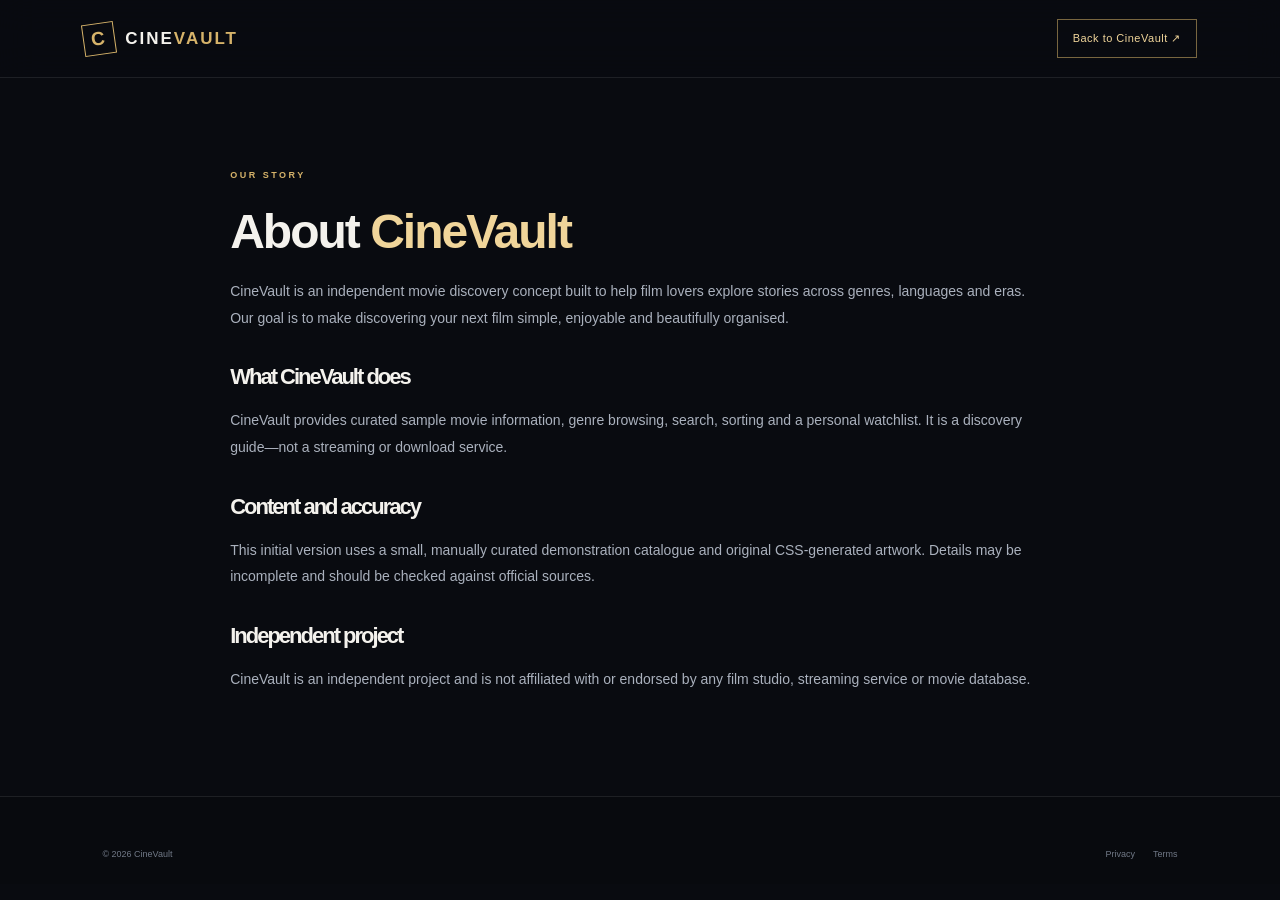
==== about.html @ 85032865 "Upload complete CineVault project" ====
<!DOCTYPE html><html lang="en"><head><meta charset="UTF-8"><meta name="viewport" content="width=device-width,initial-scale=1"><meta name="description" content="Learn about CineVault, an independent movie discovery concept."><title>About — CineVault</title><link rel="stylesheet" href="style.css"></head><body><header class="site-header"><a class="brand" href="index.html"><span class="brand-mark">C</span><span>CINE<span>VAULT</span></span></a><a class="header-cta" href="index.html">Back to CineVault ↗</a></header><main class="simple-page"><div class="eyebrow">OUR STORY</div><h1>About <em>CineVault</em></h1><p>CineVault is an independent movie discovery concept built to help film lovers explore stories across genres, languages and eras. Our goal is to make discovering your next film simple, enjoyable and beautifully organised.</p><h2>What CineVault does</h2><p>CineVault provides curated sample movie information, genre browsing, search, sorting and a personal watchlist. It is a discovery guide—not a streaming or download service.</p><h2>Content and accuracy</h2><p>This initial version uses a small, manually curated demonstration catalogue and original CSS-generated artwork. Details may be incomplete and should be checked against official sources.</p><h2>Independent project</h2><p>CineVault is an independent project and is not affiliated with or endorsed by any film studio, streaming service or movie database.</p></main><footer class="site-footer"><div class="footer-bottom"><span>© <span id="year"></span> CineVault</span><div class="footer-links"><a href="privacy.html">Privacy</a><a href="terms.html">Terms</a></div></div></footer><script>document.getElementById('year').textContent=new Date().getFullYear()</script></body></html>
---- style.css ----
/* CINEVAULT — PREMIUM CINEMATIC DESIGN */
:root{--bg:#090b10;--panel:#11151d;--panel2:#171d27;--text:#f4f2ed;--muted:#9ba3b1;--gold:#d6b36a;--gold2:#f0d59a;--line:rgba(255,255,255,.09);--font:'DM Sans',sans-serif;--display:'Manrope',sans-serif}
*{box-sizing:border-box}html{scroll-behavior:smooth;scroll-padding-top:90px}body{margin:0;background:var(--bg);color:var(--text);font-family:var(--font);font-size:15px;line-height:1.6;overflow-x:hidden}a{color:inherit;text-decoration:none}button,select,input{font:inherit}button{cursor:pointer}.ambient{position:absolute;pointer-events:none;filter:blur(90px);opacity:.12;border-radius:50%;z-index:-1}.ambient-one{width:420px;height:420px;background:#a97832;top:400px;left:-260px}.ambient-two{width:360px;height:360px;background:#344f85;top:1600px;right:-240px}
.site-header{height:78px;padding:0 6.5%;display:flex;align-items:center;justify-content:space-between;border-bottom:1px solid var(--line);background:rgba(9,11,16,.88);backdrop-filter:blur(18px);position:sticky;top:0;z-index:50}.brand{display:inline-flex;align-items:center;gap:10px;font-family:var(--display);font-size:17px;font-weight:800;letter-spacing:2px}.brand>span:last-child>span{color:var(--gold)}.brand-mark{width:32px;height:32px;display:grid;place-items:center;border:1px solid var(--gold);color:var(--gold);font-family:var(--display);font-size:19px;font-weight:800;transform:rotate(-8deg)}.main-nav{display:flex;gap:34px;margin-left:55px}.nav-link{font-size:12px;color:#aeb4bf;transition:.2s}.nav-link:hover,.nav-link.active{color:var(--gold2)}.header-actions{display:flex;align-items:center;gap:18px}.icon-button{background:none;border:0;color:var(--text);font-size:25px;width:38px;height:38px}.header-cta{font-size:11px;letter-spacing:.5px;border:1px solid rgba(214,179,106,.55);padding:10px 15px;color:var(--gold2)}.header-cta span{margin-left:8px}.menu-toggle{display:none}
.hero{min-height:625px;position:relative;display:flex;align-items:center;padding:75px 10% 95px;overflow:hidden;background:radial-gradient(ellipse at 76% 47%,rgba(140,95,44,.28),transparent 38%),linear-gradient(105deg,#090b10 8%,rgba(9,11,16,.94) 38%,rgba(9,11,16,.5) 100%),linear-gradient(135deg,#252a32,#10151d 55%,#47351f)}.hero:after{content:"";position:absolute;inset:0;background:repeating-linear-gradient(115deg,transparent 0 110px,rgba(255,255,255,.018) 111px 112px);pointer-events:none}.hero-backdrop{position:absolute;right:8%;top:10%;width:43%;height:78%;border:1px solid rgba(214,179,106,.18);background:linear-gradient(145deg,rgba(214,179,106,.13),transparent 36%),radial-gradient(circle at 60% 40%,rgba(190,130,60,.23),transparent 35%),linear-gradient(145deg,#1a2029,#0b0d12 68%);transform:skewY(-4deg);box-shadow:0 40px 120px rgba(0,0,0,.35)}.hero-backdrop:before,.hero-backdrop:after{content:"";position:absolute;border:1px solid rgba(214,179,106,.2);inset:10% 12%}.hero-backdrop:after{inset:18% 20%;border-color:rgba(255,255,255,.07)}.hero-content{position:relative;z-index:2;max-width:600px}.eyebrow{font-size:9px;font-weight:700;letter-spacing:2.5px;color:var(--gold);display:flex;align-items:center;gap:10px}.eyebrow-line{width:28px;height:1px;background:var(--gold)}h1,h2,h3,p{margin-top:0}h1,h2{font-family:var(--display);letter-spacing:-2px;line-height:1.08}h1{font-size:clamp(48px,6vw,78px);font-weight:800;margin:24px 0 20px}h1 em,h2 em{font-style:normal;color:var(--gold2)}.hero-copy{max-width:450px;color:#aeb4bf;font-size:14px;line-height:1.9}.hero-actions{display:flex;align-items:center;gap:22px;margin-top:30px}.button{display:inline-flex;align-items:center;justify-content:center;gap:16px;padding:13px 18px;font-size:11px;font-weight:700;letter-spacing:.3px;border:1px solid transparent;transition:.2s}.button-primary{background:var(--gold);color:#16130e}.button-primary:hover{background:var(--gold2);transform:translateY(-2px)}.button-quiet{color:#d8dbe1;border-color:rgba(255,255,255,.18)}.button-quiet:hover{border-color:var(--gold);color:var(--gold2)}.hero-meta{display:flex;align-items:center;gap:9px;margin-top:58px;color:#858d9a;font-size:8px;letter-spacing:1.6px}.live-dot{width:6px;height:6px;background:#b6a06d;border-radius:50%;box-shadow:0 0 10px #b6a06d}.meta-divider{height:12px;width:1px;background:#535965;margin:0 5px}.hero-side-note{position:absolute;right:4%;bottom:42%;writing-mode:vertical-rl;font-size:8px;letter-spacing:2px;color:#8b806b;z-index:2}.hero-side-note span{color:var(--gold);padding:8px 0}.hero-bottom-fade{position:absolute;bottom:0;left:0;right:0;height:110px;background:linear-gradient(transparent,var(--bg))}
.search-drawer{max-height:0;overflow:hidden;padding:0 8%;background:#10141c;border-bottom:1px solid transparent;transition:max-height .35s,padding .35s}.search-drawer.open{max-height:140px;padding-top:20px;padding-bottom:16px;border-color:var(--line)}.search-inner{display:flex;align-items:center;gap:15px;border-bottom:1px solid rgba(214,179,106,.5);max-width:900px;margin:auto}.search-symbol{font-size:28px;color:var(--gold)}.search-inner input{flex:1;background:none;border:0;outline:0;color:white;padding:8px 0;font-size:18px}.search-inner input::placeholder{color:#6f7784}.close-search{background:none;border:0;color:#aeb4bf;font-size:17px}.search-hint{max-width:900px;margin:7px auto 0;color:#6f7784;font-size:10px}
.section-shell{padding:88px 8% 80px;max-width:1600px;margin:auto}.section-heading{display:flex;align-items:flex-end;justify-content:space-between;gap:25px;margin-bottom:32px}.section-heading h2,.trending-copy h2{font-size:clamp(34px,4vw,48px);margin:12px 0 9px}.section-subtitle{color:var(--muted);font-size:12px;margin:0}.collection-count{text-align:right;display:flex;flex-direction:column;line-height:1.3}.collection-count strong{font-family:var(--display);font-size:30px;color:var(--gold2)}.collection-count span,.watchlist-total{font-size:8px;letter-spacing:1.5px;color:#858d9a}.toolbar{display:flex;justify-content:space-between;align-items:center;gap:18px;border-top:1px solid var(--line);border-bottom:1px solid var(--line);padding:13px 0}.filter-bar{display:flex;gap:7px;flex-wrap:wrap}.filter-button{background:transparent;border:1px solid transparent;color:#929aa7;padding:8px 13px;font-size:10px}.filter-button:hover,.filter-button.active{color:var(--gold2);border-color:rgba(214,179,106,.45);background:rgba(214,179,106,.06)}.sort-wrap{display:flex;align-items:center;gap:9px;color:#858d9a;font-size:10px;white-space:nowrap}.sort-wrap select{background:#11151d;color:#ddd;border:1px solid var(--line);padding:8px 10px;outline:none;font-size:10px}.active-filter-row{display:flex;justify-content:space-between;color:#77808e;font-size:10px;padding:14px 0}.text-button{background:none;border:0;color:var(--gold2);font-size:10px}.movie-grid{display:grid;grid-template-columns:repeat(5,minmax(0,1fr));gap:28px 17px}.movie-card{min-width:0;position:relative;cursor:pointer;transition:transform .25s}.movie-card:hover{transform:translateY(-5px)}.poster-art{height:255px;position:relative;overflow:hidden;border:1px solid rgba(255,255,255,.09);background:var(--poster-bg,linear-gradient(145deg,#303744,#131720));display:flex;align-items:flex-end;padding:16px;isolation:isolate}.poster-art:before{content:"";position:absolute;inset:0;background:radial-gradient(circle at 70% 20%,rgba(255,255,255,.2),transparent 28%),linear-gradient(180deg,transparent 20%,rgba(0,0,0,.78));z-index:-1}.poster-art:after{content:"";position:absolute;width:130px;height:190px;border:1px solid rgba(255,255,255,.17);transform:rotate(28deg);top:-45px;right:-45px;box-shadow:0 0 0 16px rgba(255,255,255,.025),0 0 0 34px rgba(255,255,255,.02);z-index:-1}.poster-ornament{position:absolute;top:17px;left:16px;font-size:8px;letter-spacing:2px;color:rgba(255,255,255,.7)}.poster-title{font-family:var(--display);font-size:clamp(16px,1.5vw,23px);font-weight:800;line-height:1.05;letter-spacing:-.7px;text-transform:uppercase;max-width:95%;text-shadow:0 2px 12px #000}.poster-year{font-size:8px;letter-spacing:2px;color:rgba(255,255,255,.68);margin-top:8px}.card-overlay{position:absolute;inset:0;background:rgba(5,7,10,.78);display:flex;align-items:center;justify-content:center;opacity:0;transition:.2s}.movie-card:hover .card-overlay{opacity:1}.quick-view{border:1px solid rgba(255,255,255,.55);padding:9px 13px;font-size:9px;letter-spacing:1px}.save-button{position:absolute;right:9px;top:9px;width:31px;height:31px;border-radius:50%;border:1px solid rgba(255,255,255,.35);background:rgba(5,7,10,.6);color:white;z-index:2;font-size:16px}.save-button.saved{color:#17120a;background:var(--gold);border-color:var(--gold)}.card-info{padding:11px 1px 0}.card-title-row{display:flex;align-items:flex-start;justify-content:space-between;gap:6px}.card-title{font-family:var(--display);font-size:12px;font-weight:700;line-height:1.4;margin:0}.card-rating{color:var(--gold2);font-size:10px;white-space:nowrap}.card-sub{color:#818a98;font-size:9px;margin-top:5px}.empty-state,.watchlist-empty{text-align:center;padding:55px 20px;color:#929aa7}.empty-icon,.watchlist-empty>span{font-size:32px;color:var(--gold)}.empty-state h3{color:#eee;font-family:var(--display);margin:8px 0}.empty-state p{font-size:12px}
.trending-section{margin:10px 8% 0;padding:58px 7%;background:linear-gradient(110deg,#171c25,#10141b 58%,#252018);border:1px solid rgba(214,179,106,.18);display:grid;grid-template-columns:1fr 1fr;align-items:center;gap:30px;overflow:hidden;position:relative}.trending-copy{max-width:420px;position:relative;z-index:2}.trending-copy p{color:#9ca4b0;font-size:12px;line-height:1.8;max-width:360px;margin:15px 0 24px}.trending-art{height:270px;position:relative;display:grid;place-items:center}.orbit{position:absolute;border:1px solid rgba(214,179,106,.27);border-radius:50%;width:260px;height:260px;transform:rotate(-25deg) scaleY(.45)}.orbit-b{width:330px;height:330px;transform:rotate(55deg) scaleY(.35);border-color:rgba(255,255,255,.13)}.art-core{width:180px;height:180px;border:1px solid rgba(214,179,106,.55);background:radial-gradient(circle,#5b4526,#151820 70%);border-radius:50%;display:flex;flex-direction:column;align-items:center;justify-content:center;box-shadow:0 0 80px rgba(214,179,106,.13);text-align:center}.art-core span{font-size:8px;letter-spacing:4px;color:var(--gold2)}.art-core strong{font-family:var(--display);font-size:22px;line-height:1.05;margin:7px}.art-core small{font-size:6px;letter-spacing:1.3px;color:#c2b28d}.art-index{position:absolute;right:3%;bottom:4%;font-size:8px;letter-spacing:2px;color:#8b806b}
.genre-section{padding-top:100px}.genre-grid{display:grid;grid-template-columns:repeat(3,1fr);gap:12px}.genre-tile{height:125px;border:1px solid var(--line);position:relative;text-align:left;padding:20px;background:linear-gradient(120deg,var(--tile),#10141c 75%);overflow:hidden;color:white;transition:.25s}.genre-tile:after{content:"";position:absolute;width:110px;height:110px;border:1px solid rgba(255,255,255,.15);border-radius:50%;right:20px;top:20px;box-shadow:0 0 0 18px rgba(255,255,255,.025),0 0 0 36px rgba(255,255,255,.02)}.genre-tile:hover{border-color:rgba(214,179,106,.6);transform:translateY(-3px)}.genre-number{display:block;font-size:8px;letter-spacing:2px;color:#b7a47c}.genre-name{position:absolute;left:20px;bottom:17px;font-family:var(--display);font-weight:800;font-size:22px}.genre-arrow{position:absolute;right:18px;bottom:17px;color:var(--gold2)}.genre-action{--tile:#43302a}.genre-drama{--tile:#263642}.genre-scifi{--tile:#292c4c}.genre-thriller{--tile:#392b3a}.genre-animation{--tile:#34402d}.genre-romance{--tile:#4a2c3a}
.watchlist-section{padding-top:85px}.watchlist-total{padding-bottom:8px}.watchlist-empty{border:1px dashed rgba(255,255,255,.12);padding:30px}.watchlist-empty p{font-size:11px;margin:6px 0 0}
.site-footer{border-top:1px solid var(--line);padding:32px 8% 22px;background:#080a0e}.footer-top,.footer-bottom{display:flex;align-items:center;justify-content:space-between;gap:20px}.footer-top{padding-bottom:27px;border-bottom:1px solid var(--line)}.footer-top p{color:#858d9a;font-size:11px;margin:0}.back-top{font-size:8px;letter-spacing:1.5px;color:var(--gold2)}.footer-bottom{padding-top:18px;color:#717987;font-size:9px}.footer-links{display:flex;gap:18px}.footer-links a:hover{color:var(--gold2)}.footer-note{color:#626b77}
.modal-backdrop{position:fixed;inset:0;background:rgba(0,0,0,.82);backdrop-filter:blur(8px);z-index:100;display:none;align-items:center;justify-content:center;padding:22px}.modal-backdrop.open{display:flex}.movie-modal{position:relative;width:min(760px,100%);max-height:90vh;overflow:auto;background:#11151d;border:1px solid rgba(214,179,106,.28);display:grid;grid-template-columns:240px 1fr;box-shadow:0 25px 100px #000}.modal-close{position:absolute;right:12px;top:12px;z-index:3;background:#080a0e;border:1px solid var(--line);color:white;width:34px;height:34px}.modal-poster{min-height:370px;background:var(--poster-bg,linear-gradient(145deg,#303744,#131720));display:flex;align-items:flex-end;padding:22px;position:relative;overflow:hidden}.modal-poster:before{content:"";position:absolute;inset:0;background:radial-gradient(circle at 60% 20%,rgba(255,255,255,.2),transparent 30%),linear-gradient(180deg,transparent,rgba(0,0,0,.7))}.modal-poster span{position:relative;font-family:var(--display);font-size:26px;font-weight:800;line-height:1.05;text-transform:uppercase}.modal-content{padding:44px 32px 30px}.modal-content h2{font-size:32px;margin:12px 0}.modal-meta{color:var(--gold2);font-size:10px;margin-bottom:17px}.modal-content>p{color:#a6aeba;font-size:12px;line-height:1.9}.modal-genres{display:flex;gap:7px;flex-wrap:wrap;margin:20px 0}.modal-genres span{font-size:9px;padding:5px 9px;border:1px solid var(--line);color:#b9c0ca}.modal-actions{display:flex;gap:9px;flex-wrap:wrap}.modal-actions .button{font-size:9px;padding:10px 12px}.modal-disclaimer{display:block;color:#69727e;font-size:8px;line-height:1.6;margin-top:22px}.toast{position:fixed;bottom:22px;left:50%;transform:translate(-50%,20px);opacity:0;pointer-events:none;background:#e0c17f;color:#17130c;padding:10px 17px;font-size:11px;z-index:150;transition:.25s}.toast.show{opacity:1;transform:translate(-50%,0)}
.simple-page{min-height:70vh;padding:90px 9%;max-width:1050px;margin:auto}.simple-page h1{font-size:48px}.simple-page p,.simple-page li{color:#aab1bd;font-size:14px;line-height:1.9}.simple-page h2{font-size:22px;margin-top:34px}.simple-page .eyebrow{margin-bottom:18px}.simple-page a{color:var(--gold2);text-decoration:underline}
@media(max-width:1050px){.movie-grid{grid-template-columns:repeat(4,minmax(0,1fr))}.poster-art{height:235px}.main-nav{gap:20px;margin-left:15px}.hero{padding-left:8%}}
@media(max-width:760px){.site-header{height:66px;padding:0 5%}.menu-toggle{display:block;order:3}.header-actions{margin-left:auto;margin-right:12px}.header-cta{display:none}.main-nav{display:none;position:absolute;top:66px;left:0;right:0;margin:0;padding:18px 6%;background:#0e1219;border-bottom:1px solid var(--line);flex-direction:column;gap:16px}.main-nav.open{display:flex}.hero{min-height:590px;padding:75px 7% 90px}.hero-backdrop{right:-22%;width:70%;opacity:.65}.hero-side-note{display:none}.section-shell{padding:68px 6%}.movie-grid{grid-template-columns:repeat(3,minmax(0,1fr));gap:24px 12px}.poster-art{height:220px;padding:12px}.poster-title{font-size:16px}.toolbar{align-items:flex-start;flex-direction:column}.sort-wrap{align-self:flex-end}.trending-section{margin:0 6%;padding:38px 7%;grid-template-columns:1fr}.trending-art{height:210px}.genre-grid{grid-template-columns:repeat(2,1fr)}.genre-tile{height:110px}.footer-bottom{flex-wrap:wrap}.footer-note{width:100%}.movie-modal{grid-template-columns:150px 1fr}.modal-poster{min-height:330px;padding:13px}.modal-poster span{font-size:19px}.modal-content{padding:43px 20px 22px}.modal-content h2{font-size:25px}}
@media(max-width:480px){.brand{font-size:14px}.hero{min-height:570px;padding-top:65px}.hero h1{font-size:49px}.hero-copy{font-size:12px}.hero-actions{align-items:flex-start;flex-direction:column;gap:12px}.hero-meta{margin-top:38px;font-size:7px}.section-heading{align-items:flex-start}.collection-count{padding-top:6px}.collection-count strong{font-size:24px}.movie-grid{grid-template-columns:repeat(2,minmax(0,1fr));gap:22px 13px}.poster-art{height:245px}.poster-title{font-size:19px}.card-title{font-size:11px}.genre-grid{gap:8px}.genre-tile{height:100px;padding:14px}.genre-name{left:14px;bottom:12px;font-size:18px}.genre-number{font-size:7px}.genre-arrow{right:13px;bottom:12px}.trending-copy h2{font-size:36px}.footer-top{align-items:flex-start;flex-wrap:wrap}.footer-top p{width:100%;order:3}.footer-bottom{font-size:8px}.footer-links{gap:12px}.movie-modal{display:block;max-width:390px}.modal-poster{min-height:190px}.modal-poster span{font-size:24px}.modal-content{padding:25px 22px}.modal-content h2{font-size:27px}.modal-backdrop{padding:12px}}
@media(prefers-reduced-motion:reduce){*,*::before,*::after{scroll-behavior:auto!important;transition:none!important;animation:none!important}}
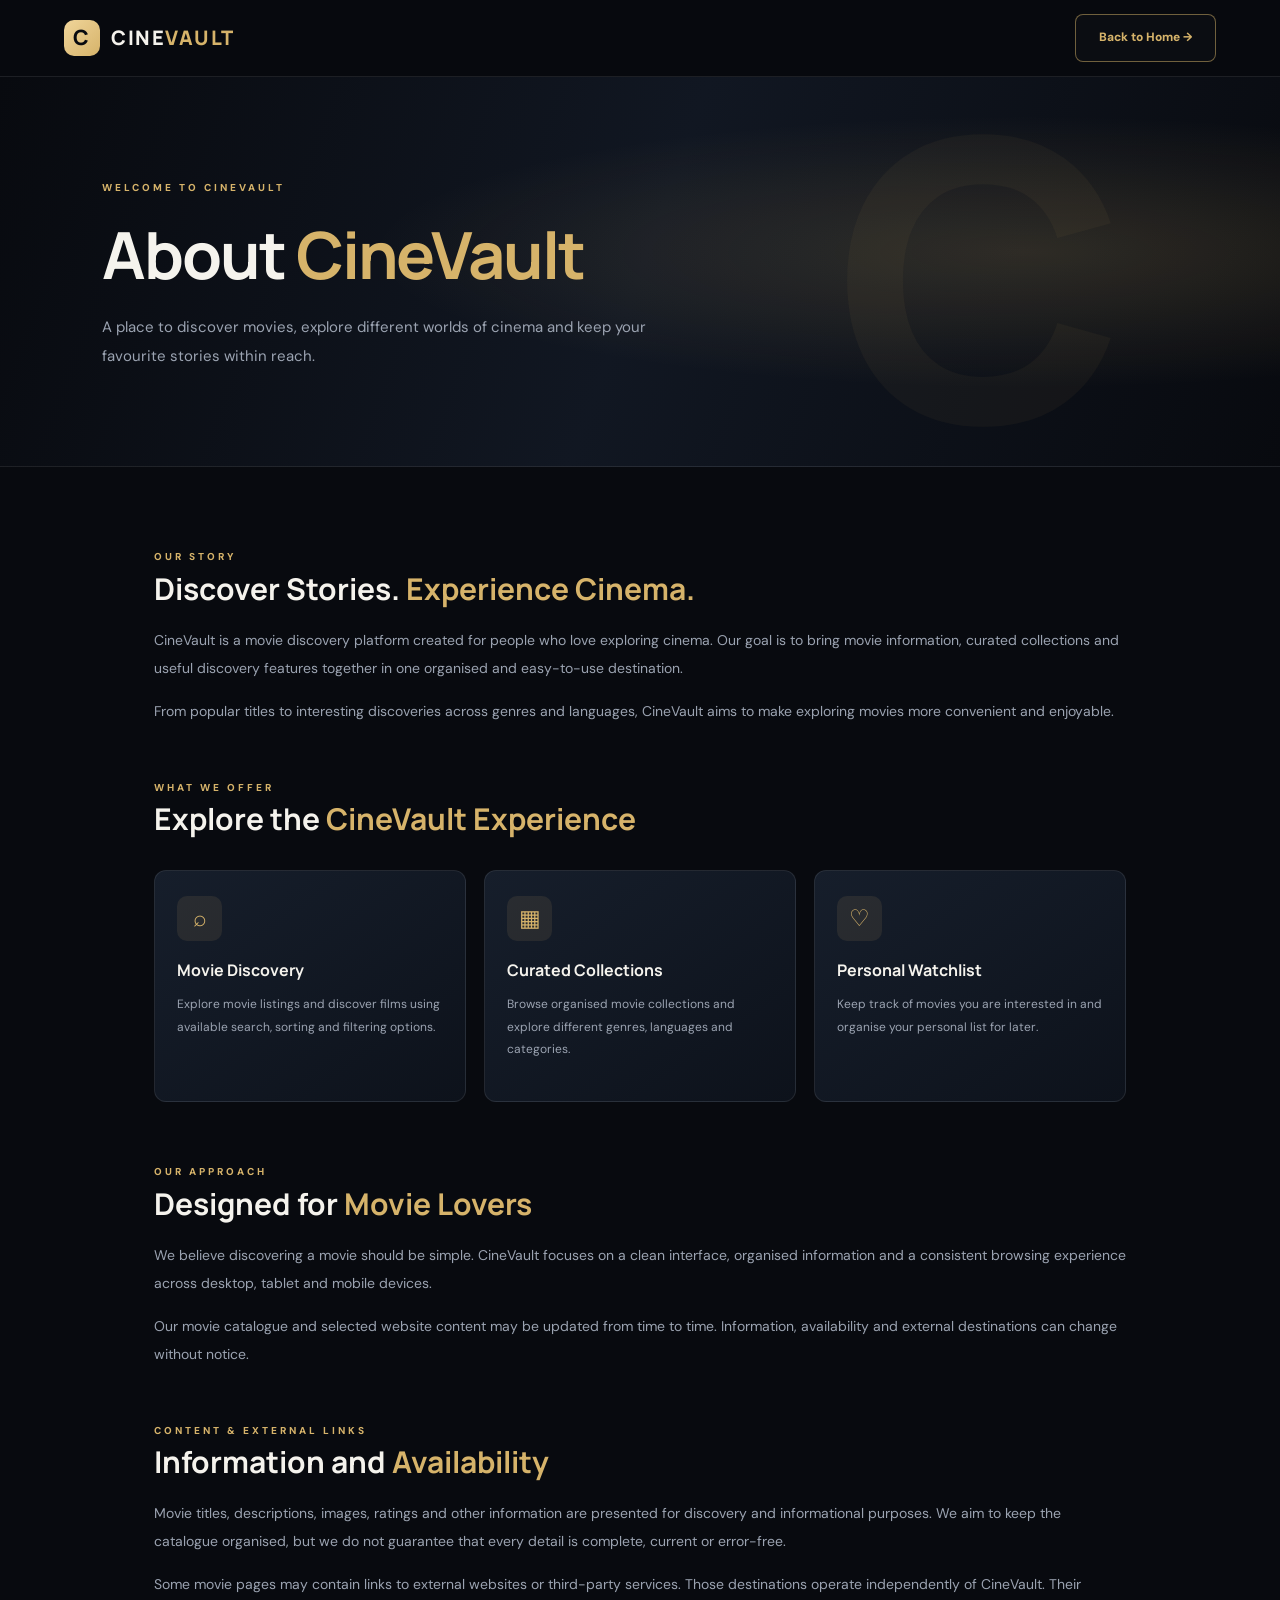
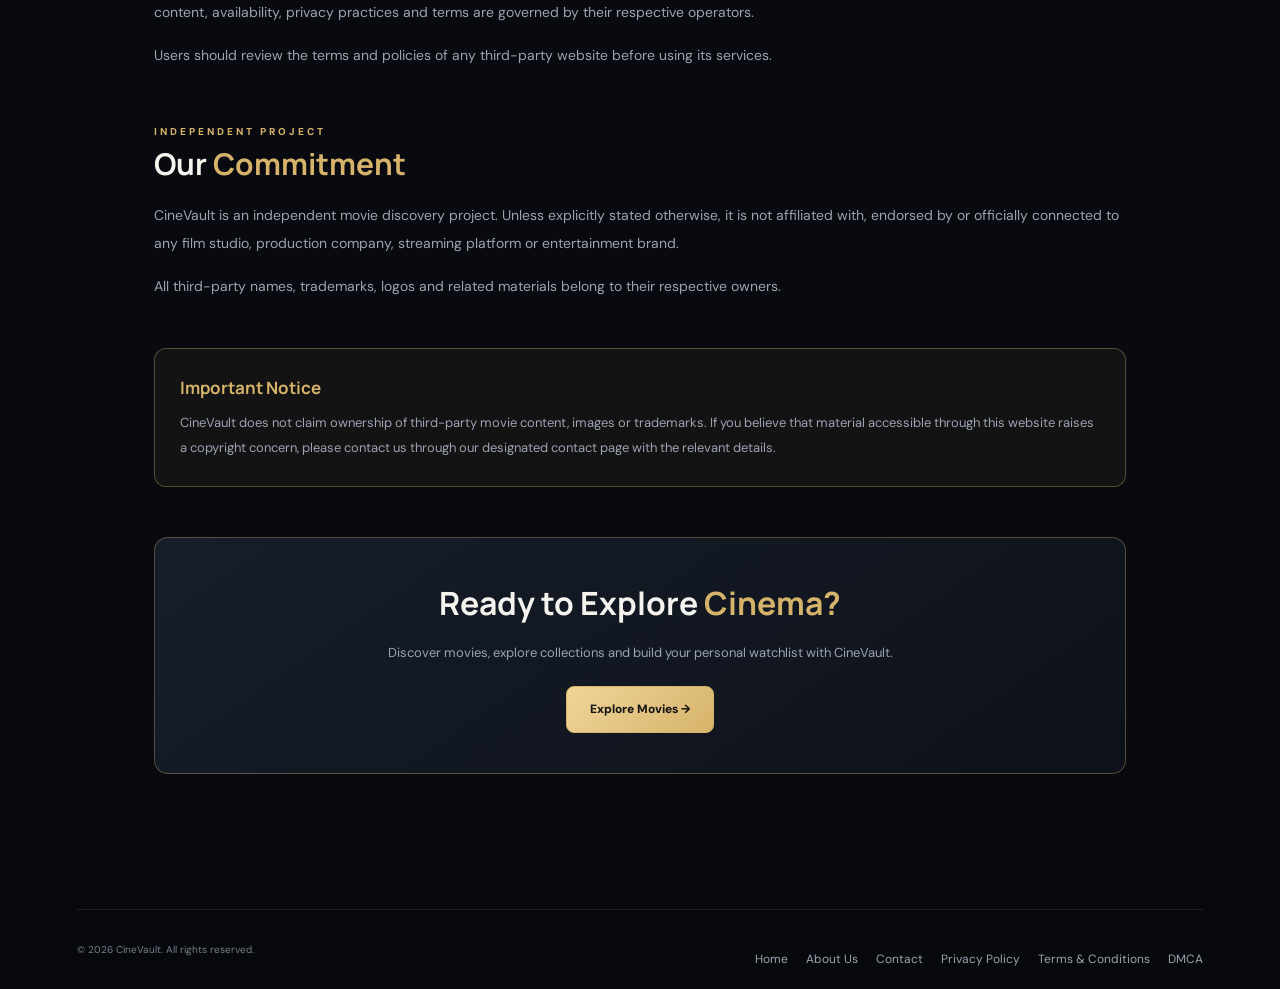
==== commit e9fc69e3: "Revamp about.html with new content and SEO enhancements Updated the about page with new content, imp" ====
--- a/about.html
+++ b/about.html
@@ -1 +1,515 @@
-<!DOCTYPE html><html lang="en"><head><meta charset="UTF-8"><meta name="viewport" content="width=device-width,initial-scale=1"><meta name="description" content="Learn about CineVault, an independent movie discovery concept."><title>About — CineVault</title><link rel="stylesheet" href="style.css"></head><body><header class="site-header"><a class="brand" href="index.html"><span class="brand-mark">C</span><span>CINE<span>VAULT</span></span></a><a class="header-cta" href="index.html">Back to CineVault ↗</a></header><main class="simple-page"><div class="eyebrow">OUR STORY</div><h1>About <em>CineVault</em></h1><p>CineVault is an independent movie discovery concept built to help film lovers explore stories across genres, languages and eras. Our goal is to make discovering your next film simple, enjoyable and beautifully organised.</p><h2>What CineVault does</h2><p>CineVault provides curated sample movie information, genre browsing, search, sorting and a personal watchlist. It is a discovery guide—not a streaming or download service.</p><h2>Content and accuracy</h2><p>This initial version uses a small, manually curated demonstration catalogue and original CSS-generated artwork. Details may be incomplete and should be checked against official sources.</p><h2>Independent project</h2><p>CineVault is an independent project and is not affiliated with or endorsed by any film studio, streaming service or movie database.</p></main><footer class="site-footer"><div class="footer-bottom"><span>© <span id="year"></span> CineVault</span><div class="footer-links"><a href="privacy.html">Privacy</a><a href="terms.html">Terms</a></div></div></footer><script>document.getElementById('year').textContent=new Date().getFullYear()</script></body></html>+
+<!DOCTYPE html>
+<html lang="en">
+<head>
+  <meta charset="UTF-8">
+  <meta name="viewport" content="width=device-width, initial-scale=1.0">
+
+  <title>About Us | CineVault — Discover Cinema</title>
+
+  <meta name="description" content="Learn about CineVault, a modern movie discovery platform for exploring films, curated collections and building your personal watchlist.">
+
+  <meta name="keywords" content="About CineVault, movie discovery, cinema, movie collections, watchlist">
+
+  <meta name="author" content="CineVault">
+  <meta name="robots" content="index, follow">
+  <meta name="theme-color" content="#080a0f">
+
+  <meta property="og:title" content="About Us | CineVault">
+  <meta property="og:description" content="Discover the vision behind CineVault and explore a world of cinema.">
+  <meta property="og:type" content="website">
+  <meta property="og:site_name" content="CineVault">
+
+  <link rel="preconnect" href="https://fonts.googleapis.com">
+  <link rel="preconnect" href="https://fonts.gstatic.com" crossorigin>
+
+  <link href="https://fonts.googleapis.com/css2?family=DM+Sans:wght@400;500;600;700;800&family=Manrope:wght@400;500;600;700;800&display=swap" rel="stylesheet">
+
+  <link rel="stylesheet" href="style.css">
+
+  <style>
+    .about-hero {
+      position: relative;
+      min-height: 390px;
+      display: flex;
+      align-items: center;
+      padding: 75px 8%;
+      overflow: hidden;
+
+      background:
+        radial-gradient(
+          ellipse at 80% 45%,
+          rgba(214,179,106,.17),
+          transparent 45%
+        ),
+        linear-gradient(110deg,#080a0f,#111722,#080a0f);
+
+      border-bottom: 1px solid var(--line);
+    }
+
+    .about-hero::after {
+      content: "C";
+      position: absolute;
+      right: 12%;
+      top: 50%;
+      transform: translateY(-50%);
+
+      font-family: var(--heading);
+      font-size: clamp(220px,32vw,390px);
+      font-weight: 800;
+      color: rgba(214,179,106,.045);
+      pointer-events: none;
+    }
+
+    .about-hero-content {
+      position: relative;
+      z-index: 2;
+      max-width: 750px;
+    }
+
+    .about-hero h1 {
+      margin: 20px 0;
+      font-family: var(--heading);
+      font-size: clamp(38px,6vw,65px);
+      line-height: 1.15;
+      letter-spacing: -2px;
+    }
+
+    .about-hero p {
+      max-width: 600px;
+      color: var(--muted);
+      font-size: 15px;
+      line-height: 1.9;
+    }
+
+    .about-container {
+      width: 100%;
+      max-width: 1100px;
+      margin: auto;
+      padding: 75px 5%;
+    }
+
+    .about-block {
+      margin-bottom: 48px;
+    }
+
+    .about-block h2 {
+      margin-bottom: 16px;
+      font-family: var(--heading);
+      font-size: clamp(22px,3vw,30px);
+      line-height: 1.4;
+    }
+
+    .about-block p {
+      margin-bottom: 15px;
+      color: var(--muted);
+      font-size: 14px;
+      line-height: 2;
+    }
+
+    .about-features {
+      display: grid;
+      grid-template-columns: repeat(3,minmax(0,1fr));
+      gap: 18px;
+      margin: 30px 0 55px;
+    }
+
+    .feature-card {
+      padding: 25px 22px;
+      background: linear-gradient(145deg,#161e2b,#0d121b);
+      border: 1px solid var(--line);
+      border-radius: 12px;
+      transition: .25s ease;
+    }
+
+    .feature-card:hover {
+      transform: translateY(-5px);
+      border-color: var(--gold-line);
+    }
+
+    .feature-icon {
+      width: 45px;
+      height: 45px;
+      display: grid;
+      place-items: center;
+      margin-bottom: 17px;
+
+      color: var(--gold);
+      background: rgba(214,179,106,.1);
+      border-radius: 10px;
+      font-size: 23px;
+    }
+
+    .feature-card h3 {
+      margin-bottom: 9px;
+      font-family: var(--heading);
+      font-size: 16px;
+    }
+
+    .feature-card p {
+      color: var(--muted);
+      font-size: 12px;
+      line-height: 1.9;
+    }
+
+    .about-note {
+      padding: 25px;
+      background: rgba(214,179,106,.055);
+      border: 1px solid var(--gold-line);
+      border-radius: 12px;
+    }
+
+    .about-note h3 {
+      margin-bottom: 10px;
+      color: var(--gold);
+      font-family: var(--heading);
+      font-size: 17px;
+    }
+
+    .about-note p {
+      color: var(--muted);
+      font-size: 13px;
+      line-height: 1.9;
+    }
+
+    .about-cta {
+      margin-top: 50px;
+      padding: 40px 25px;
+      text-align: center;
+      background: linear-gradient(145deg,#171e2a,#0d1119);
+      border: 1px solid var(--gold-line);
+      border-radius: 14px;
+    }
+
+    .about-cta h2 {
+      margin-bottom: 12px;
+      font-family: var(--heading);
+      font-size: clamp(23px,3vw,32px);
+    }
+
+    .about-cta p {
+      max-width: 550px;
+      margin: 0 auto 22px;
+      color: var(--muted);
+      font-size: 13px;
+      line-height: 1.8;
+    }
+
+    .about-footer-links {
+      display: flex;
+      flex-wrap: wrap;
+      justify-content: center;
+      gap: 18px;
+      margin-top: 20px;
+    }
+
+    .about-footer-links a {
+      color: var(--muted);
+      font-size: 12px;
+      transition: .2s ease;
+    }
+
+    .about-footer-links a:hover {
+      color: var(--gold);
+    }
+
+    @media(max-width:700px) {
+      .about-hero {
+        min-height: 340px;
+        padding: 65px 6%;
+      }
+
+      .about-features {
+        grid-template-columns: 1fr;
+      }
+
+      .about-container {
+        padding: 55px 6%;
+      }
+
+      .about-block {
+        margin-bottom: 38px;
+      }
+    }
+  </style>
+</head>
+
+<body>
+
+  <a class="skip-link" href="#main-content">
+    Skip to main content
+  </a>
+
+  <!-- HEADER -->
+  <header class="site-header">
+    <div class="header-inner">
+
+      <a href="index.html" class="brand" aria-label="CineVault Home">
+        <span class="brand-icon">C</span>
+        <span>CINE<span class="gold-text">VAULT</span></span>
+      </a>
+
+      <div class="header-actions">
+        <a href="index.html" class="btn btn-outline">
+          Back to Home →
+        </a>
+      </div>
+
+    </div>
+  </header>
+
+  <!-- HERO -->
+  <main id="main-content">
+
+    <section class="about-hero">
+      <div class="about-hero-content">
+
+        <span class="section-eyebrow">
+          WELCOME TO CINEVAULT
+        </span>
+
+        <h1>
+          About <span class="gold-text">CineVault</span>
+        </h1>
+
+        <p>
+          A place to discover movies, explore different worlds
+          of cinema and keep your favourite stories within reach.
+        </p>
+
+      </div>
+    </section>
+
+    <!-- ABOUT CONTENT -->
+    <section class="about-container">
+
+      <div class="about-block">
+
+        <span class="section-eyebrow">
+          OUR STORY
+        </span>
+
+        <h2>
+          Discover Stories. <span class="gold-text">Experience Cinema.</span>
+        </h2>
+
+        <p>
+          CineVault is a movie discovery platform created for
+          people who love exploring cinema. Our goal is to bring
+          movie information, curated collections and useful
+          discovery features together in one organised and
+          easy-to-use destination.
+        </p>
+
+        <p>
+          From popular titles to interesting discoveries across
+          genres and languages, CineVault aims to make exploring
+          movies more convenient and enjoyable.
+        </p>
+
+      </div>
+
+      <!-- FEATURES -->
+      <div class="about-block">
+
+        <span class="section-eyebrow">
+          WHAT WE OFFER
+        </span>
+
+        <h2>
+          Explore the <span class="gold-text">CineVault Experience</span>
+        </h2>
+
+        <div class="about-features">
+
+          <article class="feature-card">
+            <div class="feature-icon" aria-hidden="true">⌕</div>
+
+            <h3>Movie Discovery</h3>
+
+            <p>
+              Explore movie listings and discover films using
+              available search, sorting and filtering options.
+            </p>
+          </article>
+
+          <article class="feature-card">
+            <div class="feature-icon" aria-hidden="true">▦</div>
+
+            <h3>Curated Collections</h3>
+
+            <p>
+              Browse organised movie collections and explore
+              different genres, languages and categories.
+            </p>
+          </article>
+
+          <article class="feature-card">
+            <div class="feature-icon" aria-hidden="true">♡</div>
+
+            <h3>Personal Watchlist</h3>
+
+            <p>
+              Keep track of movies you are interested in and
+              organise your personal list for later.
+            </p>
+          </article>
+
+        </div>
+
+      </div>
+
+      <!-- OUR APPROACH -->
+      <div class="about-block">
+
+        <span class="section-eyebrow">
+          OUR APPROACH
+        </span>
+
+        <h2>
+          Designed for <span class="gold-text">Movie Lovers</span>
+        </h2>
+
+        <p>
+          We believe discovering a movie should be simple.
+          CineVault focuses on a clean interface, organised
+          information and a consistent browsing experience
+          across desktop, tablet and mobile devices.
+        </p>
+
+        <p>
+          Our movie catalogue and selected website content
+          may be updated from time to time. Information,
+          availability and external destinations can change
+          without notice.
+        </p>
+
+      </div>
+
+      <!-- CONTENT & LINKS -->
+      <div class="about-block">
+
+        <span class="section-eyebrow">
+          CONTENT & EXTERNAL LINKS
+        </span>
+
+        <h2>
+          Information and <span class="gold-text">Availability</span>
+        </h2>
+
+        <p>
+          Movie titles, descriptions, images, ratings and other
+          information are presented for discovery and
+          informational purposes. We aim to keep the catalogue
+          organised, but we do not guarantee that every detail
+          is complete, current or error-free.
+        </p>
+
+        <p>
+          Some movie pages may contain links to external
+          websites or third-party services. Those destinations
+          operate independently of CineVault. Their content,
+          availability, privacy practices and terms are governed
+          by their respective operators.
+        </p>
+
+        <p>
+          Users should review the terms and policies of any
+          third-party website before using its services.
+        </p>
+
+      </div>
+
+      <!-- INDEPENDENCE -->
+      <div class="about-block">
+
+        <span class="section-eyebrow">
+          INDEPENDENT PROJECT
+        </span>
+
+        <h2>
+          Our <span class="gold-text">Commitment</span>
+        </h2>
+
+        <p>
+          CineVault is an independent movie discovery project.
+          Unless explicitly stated otherwise, it is not affiliated
+          with, endorsed by or officially connected to any film
+          studio, production company, streaming platform or
+          entertainment brand.
+        </p>
+
+        <p>
+          All third-party names, trademarks, logos and related
+          materials belong to their respective owners.
+        </p>
+
+      </div>
+
+      <!-- IMPORTANT NOTE -->
+      <div class="about-note">
+
+        <h3>Important Notice</h3>
+
+        <p>
+          CineVault does not claim ownership of third-party
+          movie content, images or trademarks. If you believe
+          that material accessible through this website raises
+          a copyright concern, please contact us through our
+          designated contact page with the relevant details.
+        </p>
+
+      </div>
+
+      <!-- CTA -->
+      <div class="about-cta">
+
+        <h2>
+          Ready to Explore <span class="gold-text">Cinema?</span>
+        </h2>
+
+        <p>
+          Discover movies, explore collections and build
+          your personal watchlist with CineVault.
+        </p>
+
+        <a href="index.html#movies" class="btn btn-primary">
+          Explore Movies →
+        </a>
+
+      </div>
+
+    </section>
+
+  </main>
+
+  <!-- FOOTER -->
+  <footer class="site-footer">
+
+    <div class="footer-bottom">
+
+      <p>
+        © <span id="currentYear"></span>
+        CineVault. All rights reserved.
+      </p>
+
+      <div class="about-footer-links">
+        <a href="index.html">Home</a>
+        <a href="about.html">About Us</a>
+        <a href="contact.html">Contact</a>
+        <a href="privacy.html">Privacy Policy</a>
+        <a href="terms.html">Terms &amp; Conditions</a>
+        <a href="dmca.html">DMCA</a>
+      </div>
+
+    </div>
+
+  </footer>
+
+  <script>
+    document.getElementById("currentYear").textContent =
+      new Date().getFullYear();
+  </script>
+
+</body>
+</html>
--- a/style.css
+++ b/style.css
@@ -1,17 +1,1623 @@
-/* CINEVAULT — PREMIUM CINEMATIC DESIGN */
-:root{--bg:#090b10;--panel:#11151d;--panel2:#171d27;--text:#f4f2ed;--muted:#9ba3b1;--gold:#d6b36a;--gold2:#f0d59a;--line:rgba(255,255,255,.09);--font:'DM Sans',sans-serif;--display:'Manrope',sans-serif}
-*{box-sizing:border-box}html{scroll-behavior:smooth;scroll-padding-top:90px}body{margin:0;background:var(--bg);color:var(--text);font-family:var(--font);font-size:15px;line-height:1.6;overflow-x:hidden}a{color:inherit;text-decoration:none}button,select,input{font:inherit}button{cursor:pointer}.ambient{position:absolute;pointer-events:none;filter:blur(90px);opacity:.12;border-radius:50%;z-index:-1}.ambient-one{width:420px;height:420px;background:#a97832;top:400px;left:-260px}.ambient-two{width:360px;height:360px;background:#344f85;top:1600px;right:-240px}
-.site-header{height:78px;padding:0 6.5%;display:flex;align-items:center;justify-content:space-between;border-bottom:1px solid var(--line);background:rgba(9,11,16,.88);backdrop-filter:blur(18px);position:sticky;top:0;z-index:50}.brand{display:inline-flex;align-items:center;gap:10px;font-family:var(--display);font-size:17px;font-weight:800;letter-spacing:2px}.brand>span:last-child>span{color:var(--gold)}.brand-mark{width:32px;height:32px;display:grid;place-items:center;border:1px solid var(--gold);color:var(--gold);font-family:var(--display);font-size:19px;font-weight:800;transform:rotate(-8deg)}.main-nav{display:flex;gap:34px;margin-left:55px}.nav-link{font-size:12px;color:#aeb4bf;transition:.2s}.nav-link:hover,.nav-link.active{color:var(--gold2)}.header-actions{display:flex;align-items:center;gap:18px}.icon-button{background:none;border:0;color:var(--text);font-size:25px;width:38px;height:38px}.header-cta{font-size:11px;letter-spacing:.5px;border:1px solid rgba(214,179,106,.55);padding:10px 15px;color:var(--gold2)}.header-cta span{margin-left:8px}.menu-toggle{display:none}
-.hero{min-height:625px;position:relative;display:flex;align-items:center;padding:75px 10% 95px;overflow:hidden;background:radial-gradient(ellipse at 76% 47%,rgba(140,95,44,.28),transparent 38%),linear-gradient(105deg,#090b10 8%,rgba(9,11,16,.94) 38%,rgba(9,11,16,.5) 100%),linear-gradient(135deg,#252a32,#10151d 55%,#47351f)}.hero:after{content:"";position:absolute;inset:0;background:repeating-linear-gradient(115deg,transparent 0 110px,rgba(255,255,255,.018) 111px 112px);pointer-events:none}.hero-backdrop{position:absolute;right:8%;top:10%;width:43%;height:78%;border:1px solid rgba(214,179,106,.18);background:linear-gradient(145deg,rgba(214,179,106,.13),transparent 36%),radial-gradient(circle at 60% 40%,rgba(190,130,60,.23),transparent 35%),linear-gradient(145deg,#1a2029,#0b0d12 68%);transform:skewY(-4deg);box-shadow:0 40px 120px rgba(0,0,0,.35)}.hero-backdrop:before,.hero-backdrop:after{content:"";position:absolute;border:1px solid rgba(214,179,106,.2);inset:10% 12%}.hero-backdrop:after{inset:18% 20%;border-color:rgba(255,255,255,.07)}.hero-content{position:relative;z-index:2;max-width:600px}.eyebrow{font-size:9px;font-weight:700;letter-spacing:2.5px;color:var(--gold);display:flex;align-items:center;gap:10px}.eyebrow-line{width:28px;height:1px;background:var(--gold)}h1,h2,h3,p{margin-top:0}h1,h2{font-family:var(--display);letter-spacing:-2px;line-height:1.08}h1{font-size:clamp(48px,6vw,78px);font-weight:800;margin:24px 0 20px}h1 em,h2 em{font-style:normal;color:var(--gold2)}.hero-copy{max-width:450px;color:#aeb4bf;font-size:14px;line-height:1.9}.hero-actions{display:flex;align-items:center;gap:22px;margin-top:30px}.button{display:inline-flex;align-items:center;justify-content:center;gap:16px;padding:13px 18px;font-size:11px;font-weight:700;letter-spacing:.3px;border:1px solid transparent;transition:.2s}.button-primary{background:var(--gold);color:#16130e}.button-primary:hover{background:var(--gold2);transform:translateY(-2px)}.button-quiet{color:#d8dbe1;border-color:rgba(255,255,255,.18)}.button-quiet:hover{border-color:var(--gold);color:var(--gold2)}.hero-meta{display:flex;align-items:center;gap:9px;margin-top:58px;color:#858d9a;font-size:8px;letter-spacing:1.6px}.live-dot{width:6px;height:6px;background:#b6a06d;border-radius:50%;box-shadow:0 0 10px #b6a06d}.meta-divider{height:12px;width:1px;background:#535965;margin:0 5px}.hero-side-note{position:absolute;right:4%;bottom:42%;writing-mode:vertical-rl;font-size:8px;letter-spacing:2px;color:#8b806b;z-index:2}.hero-side-note span{color:var(--gold);padding:8px 0}.hero-bottom-fade{position:absolute;bottom:0;left:0;right:0;height:110px;background:linear-gradient(transparent,var(--bg))}
-.search-drawer{max-height:0;overflow:hidden;padding:0 8%;background:#10141c;border-bottom:1px solid transparent;transition:max-height .35s,padding .35s}.search-drawer.open{max-height:140px;padding-top:20px;padding-bottom:16px;border-color:var(--line)}.search-inner{display:flex;align-items:center;gap:15px;border-bottom:1px solid rgba(214,179,106,.5);max-width:900px;margin:auto}.search-symbol{font-size:28px;color:var(--gold)}.search-inner input{flex:1;background:none;border:0;outline:0;color:white;padding:8px 0;font-size:18px}.search-inner input::placeholder{color:#6f7784}.close-search{background:none;border:0;color:#aeb4bf;font-size:17px}.search-hint{max-width:900px;margin:7px auto 0;color:#6f7784;font-size:10px}
-.section-shell{padding:88px 8% 80px;max-width:1600px;margin:auto}.section-heading{display:flex;align-items:flex-end;justify-content:space-between;gap:25px;margin-bottom:32px}.section-heading h2,.trending-copy h2{font-size:clamp(34px,4vw,48px);margin:12px 0 9px}.section-subtitle{color:var(--muted);font-size:12px;margin:0}.collection-count{text-align:right;display:flex;flex-direction:column;line-height:1.3}.collection-count strong{font-family:var(--display);font-size:30px;color:var(--gold2)}.collection-count span,.watchlist-total{font-size:8px;letter-spacing:1.5px;color:#858d9a}.toolbar{display:flex;justify-content:space-between;align-items:center;gap:18px;border-top:1px solid var(--line);border-bottom:1px solid var(--line);padding:13px 0}.filter-bar{display:flex;gap:7px;flex-wrap:wrap}.filter-button{background:transparent;border:1px solid transparent;color:#929aa7;padding:8px 13px;font-size:10px}.filter-button:hover,.filter-button.active{color:var(--gold2);border-color:rgba(214,179,106,.45);background:rgba(214,179,106,.06)}.sort-wrap{display:flex;align-items:center;gap:9px;color:#858d9a;font-size:10px;white-space:nowrap}.sort-wrap select{background:#11151d;color:#ddd;border:1px solid var(--line);padding:8px 10px;outline:none;font-size:10px}.active-filter-row{display:flex;justify-content:space-between;color:#77808e;font-size:10px;padding:14px 0}.text-button{background:none;border:0;color:var(--gold2);font-size:10px}.movie-grid{display:grid;grid-template-columns:repeat(5,minmax(0,1fr));gap:28px 17px}.movie-card{min-width:0;position:relative;cursor:pointer;transition:transform .25s}.movie-card:hover{transform:translateY(-5px)}.poster-art{height:255px;position:relative;overflow:hidden;border:1px solid rgba(255,255,255,.09);background:var(--poster-bg,linear-gradient(145deg,#303744,#131720));display:flex;align-items:flex-end;padding:16px;isolation:isolate}.poster-art:before{content:"";position:absolute;inset:0;background:radial-gradient(circle at 70% 20%,rgba(255,255,255,.2),transparent 28%),linear-gradient(180deg,transparent 20%,rgba(0,0,0,.78));z-index:-1}.poster-art:after{content:"";position:absolute;width:130px;height:190px;border:1px solid rgba(255,255,255,.17);transform:rotate(28deg);top:-45px;right:-45px;box-shadow:0 0 0 16px rgba(255,255,255,.025),0 0 0 34px rgba(255,255,255,.02);z-index:-1}.poster-ornament{position:absolute;top:17px;left:16px;font-size:8px;letter-spacing:2px;color:rgba(255,255,255,.7)}.poster-title{font-family:var(--display);font-size:clamp(16px,1.5vw,23px);font-weight:800;line-height:1.05;letter-spacing:-.7px;text-transform:uppercase;max-width:95%;text-shadow:0 2px 12px #000}.poster-year{font-size:8px;letter-spacing:2px;color:rgba(255,255,255,.68);margin-top:8px}.card-overlay{position:absolute;inset:0;background:rgba(5,7,10,.78);display:flex;align-items:center;justify-content:center;opacity:0;transition:.2s}.movie-card:hover .card-overlay{opacity:1}.quick-view{border:1px solid rgba(255,255,255,.55);padding:9px 13px;font-size:9px;letter-spacing:1px}.save-button{position:absolute;right:9px;top:9px;width:31px;height:31px;border-radius:50%;border:1px solid rgba(255,255,255,.35);background:rgba(5,7,10,.6);color:white;z-index:2;font-size:16px}.save-button.saved{color:#17120a;background:var(--gold);border-color:var(--gold)}.card-info{padding:11px 1px 0}.card-title-row{display:flex;align-items:flex-start;justify-content:space-between;gap:6px}.card-title{font-family:var(--display);font-size:12px;font-weight:700;line-height:1.4;margin:0}.card-rating{color:var(--gold2);font-size:10px;white-space:nowrap}.card-sub{color:#818a98;font-size:9px;margin-top:5px}.empty-state,.watchlist-empty{text-align:center;padding:55px 20px;color:#929aa7}.empty-icon,.watchlist-empty>span{font-size:32px;color:var(--gold)}.empty-state h3{color:#eee;font-family:var(--display);margin:8px 0}.empty-state p{font-size:12px}
-.trending-section{margin:10px 8% 0;padding:58px 7%;background:linear-gradient(110deg,#171c25,#10141b 58%,#252018);border:1px solid rgba(214,179,106,.18);display:grid;grid-template-columns:1fr 1fr;align-items:center;gap:30px;overflow:hidden;position:relative}.trending-copy{max-width:420px;position:relative;z-index:2}.trending-copy p{color:#9ca4b0;font-size:12px;line-height:1.8;max-width:360px;margin:15px 0 24px}.trending-art{height:270px;position:relative;display:grid;place-items:center}.orbit{position:absolute;border:1px solid rgba(214,179,106,.27);border-radius:50%;width:260px;height:260px;transform:rotate(-25deg) scaleY(.45)}.orbit-b{width:330px;height:330px;transform:rotate(55deg) scaleY(.35);border-color:rgba(255,255,255,.13)}.art-core{width:180px;height:180px;border:1px solid rgba(214,179,106,.55);background:radial-gradient(circle,#5b4526,#151820 70%);border-radius:50%;display:flex;flex-direction:column;align-items:center;justify-content:center;box-shadow:0 0 80px rgba(214,179,106,.13);text-align:center}.art-core span{font-size:8px;letter-spacing:4px;color:var(--gold2)}.art-core strong{font-family:var(--display);font-size:22px;line-height:1.05;margin:7px}.art-core small{font-size:6px;letter-spacing:1.3px;color:#c2b28d}.art-index{position:absolute;right:3%;bottom:4%;font-size:8px;letter-spacing:2px;color:#8b806b}
-.genre-section{padding-top:100px}.genre-grid{display:grid;grid-template-columns:repeat(3,1fr);gap:12px}.genre-tile{height:125px;border:1px solid var(--line);position:relative;text-align:left;padding:20px;background:linear-gradient(120deg,var(--tile),#10141c 75%);overflow:hidden;color:white;transition:.25s}.genre-tile:after{content:"";position:absolute;width:110px;height:110px;border:1px solid rgba(255,255,255,.15);border-radius:50%;right:20px;top:20px;box-shadow:0 0 0 18px rgba(255,255,255,.025),0 0 0 36px rgba(255,255,255,.02)}.genre-tile:hover{border-color:rgba(214,179,106,.6);transform:translateY(-3px)}.genre-number{display:block;font-size:8px;letter-spacing:2px;color:#b7a47c}.genre-name{position:absolute;left:20px;bottom:17px;font-family:var(--display);font-weight:800;font-size:22px}.genre-arrow{position:absolute;right:18px;bottom:17px;color:var(--gold2)}.genre-action{--tile:#43302a}.genre-drama{--tile:#263642}.genre-scifi{--tile:#292c4c}.genre-thriller{--tile:#392b3a}.genre-animation{--tile:#34402d}.genre-romance{--tile:#4a2c3a}
-.watchlist-section{padding-top:85px}.watchlist-total{padding-bottom:8px}.watchlist-empty{border:1px dashed rgba(255,255,255,.12);padding:30px}.watchlist-empty p{font-size:11px;margin:6px 0 0}
-.site-footer{border-top:1px solid var(--line);padding:32px 8% 22px;background:#080a0e}.footer-top,.footer-bottom{display:flex;align-items:center;justify-content:space-between;gap:20px}.footer-top{padding-bottom:27px;border-bottom:1px solid var(--line)}.footer-top p{color:#858d9a;font-size:11px;margin:0}.back-top{font-size:8px;letter-spacing:1.5px;color:var(--gold2)}.footer-bottom{padding-top:18px;color:#717987;font-size:9px}.footer-links{display:flex;gap:18px}.footer-links a:hover{color:var(--gold2)}.footer-note{color:#626b77}
-.modal-backdrop{position:fixed;inset:0;background:rgba(0,0,0,.82);backdrop-filter:blur(8px);z-index:100;display:none;align-items:center;justify-content:center;padding:22px}.modal-backdrop.open{display:flex}.movie-modal{position:relative;width:min(760px,100%);max-height:90vh;overflow:auto;background:#11151d;border:1px solid rgba(214,179,106,.28);display:grid;grid-template-columns:240px 1fr;box-shadow:0 25px 100px #000}.modal-close{position:absolute;right:12px;top:12px;z-index:3;background:#080a0e;border:1px solid var(--line);color:white;width:34px;height:34px}.modal-poster{min-height:370px;background:var(--poster-bg,linear-gradient(145deg,#303744,#131720));display:flex;align-items:flex-end;padding:22px;position:relative;overflow:hidden}.modal-poster:before{content:"";position:absolute;inset:0;background:radial-gradient(circle at 60% 20%,rgba(255,255,255,.2),transparent 30%),linear-gradient(180deg,transparent,rgba(0,0,0,.7))}.modal-poster span{position:relative;font-family:var(--display);font-size:26px;font-weight:800;line-height:1.05;text-transform:uppercase}.modal-content{padding:44px 32px 30px}.modal-content h2{font-size:32px;margin:12px 0}.modal-meta{color:var(--gold2);font-size:10px;margin-bottom:17px}.modal-content>p{color:#a6aeba;font-size:12px;line-height:1.9}.modal-genres{display:flex;gap:7px;flex-wrap:wrap;margin:20px 0}.modal-genres span{font-size:9px;padding:5px 9px;border:1px solid var(--line);color:#b9c0ca}.modal-actions{display:flex;gap:9px;flex-wrap:wrap}.modal-actions .button{font-size:9px;padding:10px 12px}.modal-disclaimer{display:block;color:#69727e;font-size:8px;line-height:1.6;margin-top:22px}.toast{position:fixed;bottom:22px;left:50%;transform:translate(-50%,20px);opacity:0;pointer-events:none;background:#e0c17f;color:#17130c;padding:10px 17px;font-size:11px;z-index:150;transition:.25s}.toast.show{opacity:1;transform:translate(-50%,0)}
-.simple-page{min-height:70vh;padding:90px 9%;max-width:1050px;margin:auto}.simple-page h1{font-size:48px}.simple-page p,.simple-page li{color:#aab1bd;font-size:14px;line-height:1.9}.simple-page h2{font-size:22px;margin-top:34px}.simple-page .eyebrow{margin-bottom:18px}.simple-page a{color:var(--gold2);text-decoration:underline}
-@media(max-width:1050px){.movie-grid{grid-template-columns:repeat(4,minmax(0,1fr))}.poster-art{height:235px}.main-nav{gap:20px;margin-left:15px}.hero{padding-left:8%}}
-@media(max-width:760px){.site-header{height:66px;padding:0 5%}.menu-toggle{display:block;order:3}.header-actions{margin-left:auto;margin-right:12px}.header-cta{display:none}.main-nav{display:none;position:absolute;top:66px;left:0;right:0;margin:0;padding:18px 6%;background:#0e1219;border-bottom:1px solid var(--line);flex-direction:column;gap:16px}.main-nav.open{display:flex}.hero{min-height:590px;padding:75px 7% 90px}.hero-backdrop{right:-22%;width:70%;opacity:.65}.hero-side-note{display:none}.section-shell{padding:68px 6%}.movie-grid{grid-template-columns:repeat(3,minmax(0,1fr));gap:24px 12px}.poster-art{height:220px;padding:12px}.poster-title{font-size:16px}.toolbar{align-items:flex-start;flex-direction:column}.sort-wrap{align-self:flex-end}.trending-section{margin:0 6%;padding:38px 7%;grid-template-columns:1fr}.trending-art{height:210px}.genre-grid{grid-template-columns:repeat(2,1fr)}.genre-tile{height:110px}.footer-bottom{flex-wrap:wrap}.footer-note{width:100%}.movie-modal{grid-template-columns:150px 1fr}.modal-poster{min-height:330px;padding:13px}.modal-poster span{font-size:19px}.modal-content{padding:43px 20px 22px}.modal-content h2{font-size:25px}}
-@media(max-width:480px){.brand{font-size:14px}.hero{min-height:570px;padding-top:65px}.hero h1{font-size:49px}.hero-copy{font-size:12px}.hero-actions{align-items:flex-start;flex-direction:column;gap:12px}.hero-meta{margin-top:38px;font-size:7px}.section-heading{align-items:flex-start}.collection-count{padding-top:6px}.collection-count strong{font-size:24px}.movie-grid{grid-template-columns:repeat(2,minmax(0,1fr));gap:22px 13px}.poster-art{height:245px}.poster-title{font-size:19px}.card-title{font-size:11px}.genre-grid{gap:8px}.genre-tile{height:100px;padding:14px}.genre-name{left:14px;bottom:12px;font-size:18px}.genre-number{font-size:7px}.genre-arrow{right:13px;bottom:12px}.trending-copy h2{font-size:36px}.footer-top{align-items:flex-start;flex-wrap:wrap}.footer-top p{width:100%;order:3}.footer-bottom{font-size:8px}.footer-links{gap:12px}.movie-modal{display:block;max-width:390px}.modal-poster{min-height:190px}.modal-poster span{font-size:24px}.modal-content{padding:25px 22px}.modal-content h2{font-size:27px}.modal-backdrop{padding:12px}}
-@media(prefers-reduced-motion:reduce){*,*::before,*::after{scroll-behavior:auto!important;transition:none!important;animation:none!important}}
+
+/* =====================================================
+   CINEVAULT — PREMIUM BLACK & GOLD DESIGN SYSTEM
+   RESPONSIVE • ACCESSIBLE • D1 CONNECTED FRONTEND
+   ===================================================== */
+
+/* =========================
+   1. DESIGN VARIABLES
+========================= */
+
+:root {
+  --bg: #080a0f;
+  --bg2: #0d1119;
+  --panel: #111722;
+  --panel2: #171e2a;
+
+  --gold: #d6b36a;
+  --gold2: #f0d59a;
+
+  --text: #f5f3ed;
+  --muted: #9ba3b1;
+
+  --line: rgba(255,255,255,.09);
+  --gold-line: rgba(214,179,106,.35);
+
+  --radius: 16px;
+  --radius-sm: 8px;
+
+  --font: 'DM Sans', sans-serif;
+  --heading: 'Manrope', sans-serif;
+
+  --container: 1440px;
+
+  --shadow:
+    0 15px 40px rgba(0,0,0,.35);
+
+  --transition:
+    .25s ease;
+}
+
+
+/* =========================
+   2. RESET & GLOBAL
+========================= */
+
+* {
+  margin: 0;
+  padding: 0;
+  box-sizing: border-box;
+}
+
+html {
+  scroll-behavior: smooth;
+  scroll-padding-top: 90px;
+}
+
+body {
+  min-height: 100vh;
+  background: var(--bg);
+  color: var(--text);
+  font-family: var(--font);
+  line-height: 1.6;
+  overflow-x: hidden;
+  -webkit-font-smoothing: antialiased;
+}
+
+button,
+input,
+select,
+textarea {
+  font: inherit;
+}
+
+button,
+a {
+  -webkit-tap-highlight-color: transparent;
+}
+
+button {
+  cursor: pointer;
+}
+
+a {
+  color: inherit;
+  text-decoration: none;
+}
+
+img {
+  display: block;
+  max-width: 100%;
+}
+
+ul,
+ol {
+  list-style-position: inside;
+}
+
+[hidden] {
+  display: none !important;
+}
+
+::selection {
+  color: #111;
+  background: var(--gold);
+}
+
+.gold-text {
+  color: var(--gold);
+}
+
+.loading-message {
+  width: 100%;
+  padding: 35px 15px;
+  color: var(--muted);
+  text-align: center;
+  font-size: 13px;
+}
+
+
+/* =========================
+   3. ACCESSIBILITY
+========================= */
+
+.skip-link {
+  position: fixed;
+  top: -100px;
+  left: 15px;
+  z-index: 1000;
+  padding: 12px 18px;
+  background: var(--gold);
+  color: #111;
+  border-radius: 7px;
+  font-weight: 800;
+}
+
+.skip-link:focus {
+  top: 15px;
+}
+
+:focus-visible {
+  outline: 2px solid var(--gold2);
+  outline-offset: 4px;
+}
+
+button:disabled {
+  opacity: .5;
+  cursor: not-allowed;
+}
+
+
+/* =========================
+   4. HEADER
+========================= */
+
+.site-header {
+  position: sticky;
+  top: 0;
+  z-index: 100;
+  width: 100%;
+  background: rgba(8,10,15,.94);
+  backdrop-filter: blur(18px);
+  -webkit-backdrop-filter: blur(18px);
+  border-bottom: 1px solid var(--line);
+}
+
+.header-inner {
+  width: 100%;
+  max-width: var(--container);
+  min-height: 76px;
+  margin: auto;
+  padding: 0 5%;
+
+  display: flex;
+  align-items: center;
+  justify-content: space-between;
+  gap: 25px;
+}
+
+.brand {
+  display: inline-flex;
+  align-items: center;
+  gap: 11px;
+
+  font-family: var(--heading);
+  font-size: 20px;
+  font-weight: 800;
+  letter-spacing: 1.5px;
+  white-space: nowrap;
+}
+
+.brand-icon {
+  width: 36px;
+  height: 36px;
+
+  display: grid;
+  place-items: center;
+
+  color: #080a0f;
+  background: linear-gradient(
+    135deg,
+    var(--gold2),
+    var(--gold)
+  );
+
+  border-radius: 10px;
+
+  font-size: 21px;
+  font-weight: 900;
+  flex-shrink: 0;
+}
+
+.main-nav {
+  display: flex;
+  align-items: center;
+  gap: 32px;
+}
+
+.main-nav a {
+  position: relative;
+  color: var(--muted);
+  font-size: 13px;
+  font-weight: 600;
+  transition: var(--transition);
+}
+
+.main-nav a::after {
+  content: "";
+  position: absolute;
+  left: 0;
+  bottom: -8px;
+
+  width: 0;
+  height: 2px;
+
+  background: var(--gold);
+  transition: var(--transition);
+}
+
+.main-nav a:hover,
+.main-nav a.active {
+  color: var(--gold);
+}
+
+.main-nav a:hover::after,
+.main-nav a.active::after {
+  width: 100%;
+}
+
+.header-actions {
+  display: flex;
+  align-items: center;
+  gap: 18px;
+}
+
+.icon-button,
+.menu-toggle {
+  display: grid;
+  place-items: center;
+
+  width: 36px;
+  height: 36px;
+
+  background: transparent;
+  border: 0;
+  color: var(--text);
+
+  font-size: 25px;
+  transition: var(--transition);
+}
+
+.icon-button:hover,
+.menu-toggle:hover {
+  color: var(--gold);
+}
+
+.watchlist-link {
+  display: flex;
+  align-items: center;
+  gap: 7px;
+
+  font-size: 20px;
+  color: var(--gold);
+}
+
+.watchlist-count {
+  min-width: 19px;
+  height: 19px;
+
+  display: grid;
+  place-items: center;
+
+  padding: 0 4px;
+
+  background: var(--gold);
+  color: #111;
+  border-radius: 50%;
+
+  font-size: 11px;
+  font-weight: 800;
+}
+
+.menu-toggle {
+  display: none;
+}
+
+
+/* =========================
+   5. HERO SECTION
+========================= */
+
+.hero-section {
+  position: relative;
+
+  min-height: 590px;
+  padding: 90px 8%;
+
+  display: flex;
+  align-items: center;
+
+  overflow: hidden;
+
+  background:
+    radial-gradient(
+      ellipse at 80% 45%,
+      rgba(214,179,106,.16),
+      transparent 42%
+    ),
+    linear-gradient(
+      110deg,
+      #080a0f 15%,
+      #111722 65%,
+      #080a0f
+    );
+
+  background-size: cover;
+  background-position: center;
+}
+
+.hero-section::before {
+  content: "";
+
+  position: absolute;
+
+  width: 500px;
+  height: 500px;
+
+  right: 7%;
+  top: 5%;
+
+  border: 1px solid rgba(214,179,106,.13);
+  border-radius: 50%;
+
+  box-shadow:
+    0 0 0 50px rgba(214,179,106,.025),
+    0 0 0 100px rgba(214,179,106,.018);
+
+  pointer-events: none;
+}
+
+.hero-overlay {
+  position: absolute;
+  inset: 0;
+
+  background: linear-gradient(
+    90deg,
+    rgba(8,10,15,.96) 0%,
+    rgba(8,10,15,.85) 42%,
+    rgba(8,10,15,.25) 100%
+  );
+
+  pointer-events: none;
+}
+
+.hero-content {
+  position: relative;
+  z-index: 2;
+
+  width: 100%;
+  max-width: 650px;
+}
+
+.hero-eyebrow,
+.section-eyebrow {
+  color: var(--gold);
+
+  font-size: 10px;
+  font-weight: 800;
+  letter-spacing: 3px;
+  text-transform: uppercase;
+}
+
+.hero-content h1 {
+  margin: 22px 0;
+
+  font-family: var(--heading);
+  font-size: clamp(38px,5.4vw,68px);
+
+  line-height: 1.13;
+  letter-spacing: -2px;
+  font-weight: 800;
+}
+
+.hero-content p {
+  max-width: 490px;
+
+  color: var(--muted);
+  font-size: 15px;
+  line-height: 1.9;
+}
+
+.hero-buttons {
+  display: flex;
+  flex-wrap: wrap;
+  gap: 14px;
+
+  margin-top: 32px;
+}
+
+.btn {
+  min-height: 45px;
+
+  display: inline-flex;
+  justify-content: center;
+  align-items: center;
+  gap: 12px;
+
+  padding: 13px 23px;
+
+  border-radius: 8px;
+
+  font-size: 12px;
+  font-weight: 800;
+
+  transition:
+    transform var(--transition),
+    box-shadow var(--transition),
+    background var(--transition);
+}
+
+.btn-primary {
+  background: linear-gradient(
+    135deg,
+    var(--gold2),
+    var(--gold)
+  );
+
+  color: #141414;
+  border: 1px solid var(--gold);
+}
+
+.btn-primary:hover {
+  transform: translateY(-3px);
+
+  box-shadow:
+    0 10px 30px rgba(214,179,106,.2);
+}
+
+.btn-outline {
+  border: 1px solid rgba(214,179,106,.5);
+  color: var(--gold);
+  background: rgba(255,255,255,.02);
+}
+
+.btn-outline:hover {
+  background: rgba(214,179,106,.1);
+  transform: translateY(-2px);
+}
+
+.hero-stats {
+  display: flex;
+  flex-wrap: wrap;
+  gap: 45px;
+
+  margin-top: 55px;
+}
+
+.hero-stats div {
+  display: flex;
+  flex-direction: column;
+}
+
+.hero-stats strong {
+  color: var(--gold2);
+  font-size: 17px;
+  font-weight: 800;
+}
+
+.hero-stats span {
+  color: var(--muted);
+  font-size: 10px;
+}
+
+.hero-decoration {
+  position: absolute;
+  right: 17%;
+  top: 50%;
+
+  transform: translateY(-50%);
+
+  font-family: var(--heading);
+  font-size: clamp(200px,30vw,400px);
+  font-weight: 800;
+
+  color: rgba(214,179,106,.055);
+
+  pointer-events: none;
+  user-select: none;
+}
+
+
+/* =========================
+   6. COMMON SECTIONS
+========================= */
+
+.section {
+  width: 100%;
+  max-width: var(--container);
+
+  margin: auto;
+  padding: 85px 5%;
+}
+
+.section-heading {
+  display: flex;
+  align-items: end;
+  justify-content: space-between;
+  gap: 20px;
+
+  margin-bottom: 32px;
+}
+
+.section-heading h2 {
+  margin-top: 8px;
+
+  font-family: var(--heading);
+  font-size: clamp(25px,3vw,36px);
+  font-weight: 800;
+  letter-spacing: -1px;
+}
+
+.section-description {
+  margin-top: 7px;
+
+  color: var(--muted);
+  font-size: 13px;
+  line-height: 1.8;
+}
+
+.text-link {
+  color: var(--gold);
+  font-size: 12px;
+  font-weight: 700;
+  white-space: nowrap;
+}
+
+
+/* =========================
+   7. COLLECTIONS
+========================= */
+
+.collections-section {
+  max-width: none;
+  background: var(--bg2);
+}
+
+.collections-section .section-heading,
+.collection-grid {
+  width: 100%;
+  max-width: 1300px;
+
+  margin-left: auto;
+  margin-right: auto;
+}
+
+.collection-grid {
+  display: grid;
+  grid-template-columns: repeat(6,minmax(0,1fr));
+  gap: 16px;
+}
+
+.collection-card {
+  min-width: 0;
+  min-height: 150px;
+
+  display: flex;
+  flex-direction: column;
+  align-items: flex-start;
+  gap: 7px;
+
+  padding: 22px 17px;
+
+  text-align: left;
+
+  color: var(--text);
+
+  background: linear-gradient(
+    145deg,
+    #161e2b,
+    #0d121b
+  );
+
+  border: 1px solid var(--line);
+  border-radius: 12px;
+
+  transition:
+    transform var(--transition),
+    border-color var(--transition),
+    box-shadow var(--transition);
+}
+
+.collection-card:hover {
+  border-color: var(--gold);
+  transform: translateY(-5px);
+
+  box-shadow:
+    0 12px 28px rgba(0,0,0,.25);
+}
+
+.collection-icon {
+  display: grid;
+  place-items: center;
+
+  min-width: 42px;
+  min-height: 42px;
+
+  margin-bottom: 7px;
+
+  color: var(--gold);
+  font-size: 26px;
+}
+
+.collection-icon img {
+  width: 42px;
+  height: 42px;
+
+  object-fit: cover;
+  border-radius: 8px;
+}
+
+.collection-card strong {
+  font-size: 14px;
+  font-weight: 800;
+}
+
+.collection-card > span:last-child {
+  color: var(--muted);
+  font-size: 10px;
+  line-height: 1.6;
+}
+
+
+/* =========================
+   8. MOVIE GRID
+========================= */
+
+.movie-grid {
+  display: grid;
+  grid-template-columns: repeat(5,minmax(0,1fr));
+  gap: 25px 19px;
+}
+
+.movie-card {
+  position: relative;
+  min-width: 0;
+
+  overflow: hidden;
+
+  background: var(--panel);
+  border: 1px solid var(--line);
+  border-radius: 12px;
+
+  cursor: pointer;
+
+  transition:
+    transform .3s ease,
+    border-color .3s ease,
+    box-shadow .3s ease;
+}
+
+.movie-card:hover {
+  transform: translateY(-7px);
+
+  border-color: rgba(214,179,106,.55);
+
+  box-shadow: var(--shadow);
+}
+
+.movie-poster {
+  position: relative;
+
+  width: 100%;
+  aspect-ratio: 2/3;
+
+  overflow: hidden;
+
+  background: linear-gradient(
+    145deg,
+    #1c2634,
+    #0c1119
+  );
+}
+
+.movie-poster img {
+  width: 100%;
+  height: 100%;
+
+  object-fit: cover;
+
+  transition: transform .5s;
+}
+
+.movie-card:hover .movie-poster img {
+  transform: scale(1.06);
+}
+
+.movie-rating {
+  position: absolute;
+  top: 11px;
+  left: 11px;
+  z-index: 2;
+
+  padding: 5px 9px;
+
+  border-radius: 5px;
+
+  background: rgba(8,10,15,.9);
+  color: var(--gold2);
+
+  font-size: 11px;
+  font-weight: 800;
+}
+
+.watchlist-btn {
+  position: absolute;
+  top: 10px;
+  right: 10px;
+  z-index: 3;
+
+  width: 35px;
+  height: 35px;
+
+  display: grid;
+  place-items: center;
+
+  border: 1px solid rgba(255,255,255,.12);
+  border-radius: 50%;
+
+  background: rgba(8,10,15,.85);
+  color: white;
+
+  font-size: 19px;
+
+  transition: var(--transition);
+}
+
+.watchlist-btn:hover {
+  transform: scale(1.1);
+  border-color: var(--gold);
+}
+
+.watchlist-btn.active {
+  color: var(--gold);
+  background: rgba(214,179,106,.15);
+}
+
+.movie-info {
+  padding: 13px;
+}
+
+.movie-info h3 {
+  overflow: hidden;
+
+  font-family: var(--heading);
+  font-size: 13px;
+  font-weight: 800;
+
+  white-space: nowrap;
+  text-overflow: ellipsis;
+}
+
+.movie-meta {
+  display: flex;
+  justify-content: space-between;
+  gap: 8px;
+
+  margin-top: 7px;
+
+  color: var(--muted);
+  font-size: 10px;
+}
+
+.movie-genre {
+  display: inline-block;
+
+  max-width: 100%;
+  overflow: hidden;
+
+  margin-top: 10px;
+  padding: 4px 8px;
+
+  border-radius: 4px;
+
+  background: rgba(214,179,106,.09);
+  color: var(--gold);
+
+  font-size: 9px;
+
+  white-space: nowrap;
+  text-overflow: ellipsis;
+}
+
+
+/* =========================
+   9. MOVIE TOOLBAR
+========================= */
+
+.movie-toolbar {
+  display: flex;
+  justify-content: space-between;
+  gap: 15px;
+
+  margin-bottom: 18px;
+}
+
+.search-box {
+  flex: 1;
+
+  display: flex;
+  align-items: center;
+  gap: 12px;
+
+  min-width: 0;
+  max-width: 650px;
+
+  padding: 0 15px;
+
+  background: var(--panel);
+  border: 1px solid var(--line);
+  border-radius: 8px;
+
+  transition: border-color var(--transition);
+}
+
+.search-box:focus-within {
+  border-color: var(--gold);
+}
+
+.search-box > span {
+  flex-shrink: 0;
+  color: var(--gold);
+  font-size: 22px;
+}
+
+.search-box input {
+  width: 100%;
+  min-width: 0;
+  height: 46px;
+
+  border: 0;
+  outline: 0;
+
+  color: var(--text);
+  background: transparent;
+
+  font-size: 12px;
+}
+
+.search-box input::placeholder {
+  color: #777f8c;
+}
+
+.search-box button {
+  flex-shrink: 0;
+
+  width: 28px;
+  height: 28px;
+
+  border: 0;
+  background: transparent;
+
+  color: var(--muted);
+  font-size: 20px;
+}
+
+.search-box button:hover {
+  color: var(--gold);
+}
+
+.toolbar-actions {
+  display: flex;
+  gap: 10px;
+}
+
+.toolbar-actions select,
+.filter-group select {
+  min-height: 45px;
+
+  padding: 0 12px;
+
+  border: 1px solid var(--line);
+  border-radius: 7px;
+
+  background: var(--panel);
+  color: var(--text);
+
+  outline: none;
+  font-size: 11px;
+}
+
+.toolbar-actions select:focus,
+.filter-group select:focus {
+  border-color: var(--gold);
+}
+
+.toolbar-actions select option,
+.filter-group select option {
+  background: var(--panel);
+  color: var(--text);
+}
+
+.filter-toggle {
+  min-height: 45px;
+
+  padding: 0 17px;
+
+  background: var(--panel);
+  color: var(--gold);
+
+  border: 1px solid rgba(214,179,106,.4);
+  border-radius: 7px;
+
+  font-size: 12px;
+
+  transition: var(--transition);
+}
+
+.filter-toggle:hover,
+.filter-toggle[aria-expanded="true"] {
+  background: rgba(214,179,106,.1);
+  border-color: var(--gold);
+}
+
+
+/* =========================
+   10. FILTER PANEL
+========================= */
+
+.filter-panel {
+  display: none;
+
+  grid-template-columns: repeat(4,minmax(0,1fr)) auto;
+  align-items: end;
+  gap: 13px;
+
+  margin-bottom: 24px;
+  padding: 20px;
+
+  border: 1px solid var(--line);
+  border-radius: 10px;
+
+  background: var(--panel);
+}
+
+.filter-panel.open {
+  display: grid;
+}
+
+.filter-group {
+  min-width: 0;
+
+  display: flex;
+  flex-direction: column;
+  gap: 7px;
+}
+
+.filter-group label {
+  color: var(--muted);
+  font-size: 10px;
+  font-weight: 600;
+}
+
+.filter-group select {
+  width: 100%;
+}
+
+.reset-filters {
+  min-height: 45px;
+
+  padding: 0 13px;
+
+  border: 1px solid var(--line);
+  border-radius: 7px;
+
+  background: transparent;
+  color: var(--gold);
+
+  font-size: 11px;
+
+  transition: var(--transition);
+}
+
+.reset-filters:hover {
+  border-color: var(--gold);
+  background: rgba(214,179,106,.08);
+}
+
+
+/* =========================
+   11. RESULTS BAR
+========================= */
+
+.results-bar {
+  display: flex;
+  justify-content: space-between;
+  align-items: center;
+  gap: 12px;
+
+  margin: 23px 0;
+}
+
+.results-bar p {
+  color: var(--muted);
+  font-size: 11px;
+}
+
+.results-label {
+  color: var(--gold);
+
+  font-size: 9px;
+  letter-spacing: 1px;
+  white-space: nowrap;
+}
+
+
+/* =========================
+   12. PAGINATION
+========================= */
+
+.pagination {
+  display: flex;
+  justify-content: center;
+  align-items: center;
+  flex-wrap: wrap;
+  gap: 8px;
+
+  margin-top: 40px;
+}
+
+.pagination button {
+  min-width: 37px;
+  height: 37px;
+
+  padding: 0 10px;
+
+  border: 1px solid var(--line);
+  border-radius: 6px;
+
+  background: var(--panel);
+  color: var(--text);
+
+  font-size: 11px;
+
+  transition: var(--transition);
+}
+
+.pagination button.active,
+.pagination button:hover {
+  background: var(--gold);
+  color: #111;
+  border-color: var(--gold);
+}
+
+
+/* =========================
+   13. EMPTY STATE
+========================= */
+
+.empty-state {
+  padding: 70px 20px;
+
+  text-align: center;
+
+  background: var(--panel);
+  border: 1px solid var(--line);
+  border-radius: 12px;
+}
+
+.empty-icon {
+  color: var(--gold);
+  font-size: 40px;
+}
+
+.empty-state h3 {
+  margin: 10px 0;
+  font-family: var(--heading);
+}
+
+.empty-state p,
+.watchlist-empty {
+  color: var(--muted);
+  font-size: 12px;
+}
+
+.empty-state .btn {
+  margin-top: 20px;
+}
+
+
+/* =========================
+   14. WATCHLIST
+========================= */
+
+.watchlist-section {
+  border-top: 1px solid var(--line);
+}
+
+.watchlist-empty {
+  padding: 30px;
+
+  text-align: center;
+
+  background: var(--panel);
+  border: 1px solid var(--line);
+  border-radius: 10px;
+
+  line-height: 1.8;
+}
+
+
+/* =========================
+   15. ABOUT SECTION
+========================= */
+
+.about-section {
+  position: relative;
+
+  padding: 100px 8%;
+
+  background:
+    radial-gradient(
+      ellipse at 75% 50%,
+      rgba(214,179,106,.12),
+      transparent 45%
+    ),
+    #10151f;
+
+  border-top: 1px solid var(--line);
+  border-bottom: 1px solid var(--line);
+
+  overflow: hidden;
+}
+
+.about-content {
+  position: relative;
+  z-index: 1;
+
+  max-width: 750px;
+  margin: auto;
+}
+
+.about-content h2 {
+  margin: 18px 0;
+
+  font-family: var(--heading);
+  font-size: clamp(32px,4vw,48px);
+
+  line-height: 1.2;
+  letter-spacing: -1px;
+}
+
+.about-content p {
+  max-width: 550px;
+
+  margin-bottom: 25px;
+
+  color: var(--muted);
+  font-size: 13px;
+  line-height: 1.9;
+}
+
+
+/* =========================
+   16. MOVIE MODAL
+========================= */
+
+.modal-backdrop {
+  position: fixed;
+  inset: 0;
+  z-index: 300;
+
+  display: none;
+  align-items: center;
+  justify-content: center;
+
+  padding: 20px;
+
+  background: rgba(0,0,0,.85);
+
+  backdrop-filter: blur(8px);
+  -webkit-backdrop-filter: blur(8px);
+}
+
+.modal-backdrop.open {
+  display: flex;
+}
+
+.movie-modal {
+  position: relative;
+
+  width: 100%;
+  max-width: 850px;
+  max-height: 90vh;
+
+  overflow-y: auto;
+
+  background: var(--panel);
+  border: 1px solid rgba(214,179,106,.3);
+  border-radius: 15px;
+
+  box-shadow: 0 25px 80px rgba(0,0,0,.55);
+}
+
+.modal-close {
+  position: sticky;
+  top: 12px;
+  float: right;
+  z-index: 5;
+
+  width: 36px;
+  height: 36px;
+
+  margin: 12px;
+
+  border: 0;
+  border-radius: 50%;
+
+  background: #222a36;
+  color: white;
+
+  font-size: 22px;
+
+  transition: var(--transition);
+}
+
+.modal-close:hover {
+  background: var(--gold);
+  color: #111;
+}
+
+
+/* =========================
+   17. FOOTER
+========================= */
+
+.site-footer {
+  padding: 60px 6% 20px;
+  background: #06080c;
+}
+
+.footer-main {
+  display: grid;
+  grid-template-columns: 2fr 1fr 1fr;
+  gap: 50px;
+
+  max-width: 1250px;
+  margin: auto;
+  padding-bottom: 45px;
+}
+
+.footer-brand p {
+  max-width: 270px;
+
+  margin-top: 18px;
+
+  color: var(--muted);
+  font-size: 12px;
+  line-height: 1.8;
+}
+
+.footer-links {
+  display: flex;
+  flex-direction: column;
+  gap: 12px;
+}
+
+.footer-links h4 {
+  margin-bottom: 6px;
+
+  color: var(--gold);
+  font-size: 13px;
+  font-weight: 800;
+}
+
+.footer-links a {
+  width: fit-content;
+
+  color: var(--muted);
+  font-size: 11px;
+
+  transition: var(--transition);
+}
+
+.footer-links a:hover {
+  color: var(--gold);
+  transform: translateX(3px);
+}
+
+.footer-bottom {
+  display: flex;
+  justify-content: space-between;
+  align-items: center;
+  flex-wrap: wrap;
+  gap: 15px;
+
+  max-width: 1250px;
+  margin: auto;
+  padding-top: 20px;
+
+  border-top: 1px solid var(--line);
+
+  color: #77808d;
+  font-size: 10px;
+}
+
+.footer-bottom a {
+  color: var(--gold);
+}
+
+
+/* =========================
+   18. CONTENT LINKS
+========================= */
+
+.content-link {
+  color: inherit;
+  text-decoration: none;
+  transition: color var(--transition);
+}
+
+.content-link:hover {
+  color: var(--gold);
+}
+
+
+/* =========================
+   19. RESPONSIVE — TABLET
+========================= */
+
+@media (max-width: 1100px) {
+
+  .movie-grid {
+    grid-template-columns: repeat(4,minmax(0,1fr));
+  }
+
+  .collection-grid {
+    grid-template-columns: repeat(3,minmax(0,1fr));
+  }
+
+  .featured-grid {
+    grid-template-columns: repeat(2,minmax(0,1fr));
+  }
+
+  .filter-panel {
+    grid-template-columns: repeat(2,minmax(0,1fr));
+  }
+
+  .reset-filters {
+    grid-column: 1 / -1;
+  }
+
+}
+
+
+/* =========================
+   20. RESPONSIVE — MOBILE
+========================= */
+
+@media (max-width: 760px) {
+
+  .header-inner {
+    min-height: 65px;
+    padding: 0 4%;
+  }
+
+  .brand {
+    font-size: 17px;
+  }
+
+  .brand-icon {
+    width: 32px;
+    height: 32px;
+    font-size: 18px;
+  }
+
+  .main-nav {
+    display: none;
+
+    position: absolute;
+    top: 65px;
+    left: 0;
+    right: 0;
+
+    padding: 20px 5%;
+
+    flex-direction: column;
+    align-items: flex-start;
+    gap: 18px;
+
+    background: #0c1119;
+    border-bottom: 1px solid var(--line);
+
+    box-shadow: 0 15px 25px rgba(0,0,0,.25);
+  }
+
+  .main-nav.open {
+    display: flex;
+  }
+
+  .main-nav a {
+    width: 100%;
+    padding: 4px 0;
+  }
+
+  .main-nav a::after {
+    display: none;
+  }
+
+  .menu-toggle {
+    display: grid;
+    font-size: 21px;
+  }
+
+  .header-actions {
+    gap: 12px;
+  }
+
+  .hero-section {
+    min-height: 560px;
+    padding: 75px 6%;
+  }
+
+  .hero-content h1 {
+    letter-spacing: -1px;
+  }
+
+  .hero-stats {
+    gap: 25px;
+    margin-top: 40px;
+  }
+
+  .section {
+    padding: 65px 4%;
+  }
+
+  .movie-grid {
+    grid-template-columns: repeat(3,minmax(0,1fr));
+    gap: 17px 11px;
+  }
+
+  .movie-info {
+    padding: 10px;
+  }
+
+  .movie-info h3 {
+    font-size: 11px;
+  }
+
+  .movie-meta {
+    font-size: 9px;
+  }
+
+  .movie-toolbar {
+    flex-direction: column;
+  }
+
+  .search-box {
+    max-width: none;
+  }
+
+  .toolbar-actions {
+    justify-content: space-between;
+  }
+
+  .toolbar-actions select {
+    flex: 1;
+    min-width: 0;
+  }
+
+  .filter-panel {
+    grid-template-columns: repeat(2,minmax(0,1fr));
+  }
+
+  .collection-grid {
+    grid-template-columns: repeat(2,minmax(0,1fr));
+  }
+
+  .footer-main {
+    grid-template-columns: 1fr 1fr;
+    gap: 30px;
+  }
+
+  .footer-brand {
+    grid-column: 1 / -1;
+  }
+
+}
+
+
+/* =========================
+   21. RESPONSIVE — SMALL MOBILE
+========================= */
+
+@media (max-width: 430px) {
+
+  .movie-grid {
+    grid-template-columns: repeat(2,minmax(0,1fr));
+    gap: 17px 12px;
+  }
+
+  .featured-grid {
+    grid-template-columns: repeat(2,minmax(0,1fr));
+    gap: 12px;
+  }
+
+  .hero-content h1 {
+    font-size: 38px;
+  }
+
+  .hero-content p {
+    font-size: 13px;
+  }
+
+  .hero-stats {
+    gap: 17px;
+  }
+
+  .hero-stats strong {
+    font-size: 14px;
+  }
+
+  .section-heading {
+    align-items: flex-start;
+  }
+
+  .results-label {
+    font-size: 8px;
+  }
+
+  .filter-panel {
+    grid-template-columns: 1fr 1fr;
+    padding: 13px;
+  }
+
+  .footer-main {
+    gap: 25px;
+  }
+
+  .footer-bottom {
+    flex-direction: column;
+    align-items: flex-start;
+  }
+
+  .hero-buttons .btn {
+    padding: 12px 16px;
+  }
+
+}
+
+
+/* =========================
+   22. EXTRA SMALL SCREENS
+========================= */
+
+@media (max-width: 340px) {
+
+  .brand {
+    gap: 7px;
+    font-size: 14px;
+  }
+
+  .header-actions {
+    gap: 6px;
+  }
+
+  .hero-content h1 {
+    font-size: 32px;
+  }
+
+  .hero-stats {
+    gap: 12px;
+  }
+
+  .movie-grid {
+    gap: 12px 8px;
+  }
+
+  .movie-info {
+    padding: 8px;
+  }
+
+  .filter-panel {
+    grid-template-columns: 1fr;
+  }
+
+}
+
+
+/* =========================
+   23. REDUCED MOTION
+========================= */
+
+@media (prefers-reduced-motion: reduce) {
+
+  *,
+  *::before,
+  *::after {
+    scroll-behavior: auto !important;
+    animation-duration: .01ms !important;
+    animation-iteration-count: 1 !important;
+    transition-duration: .01ms !important;
+  }
+
+}
